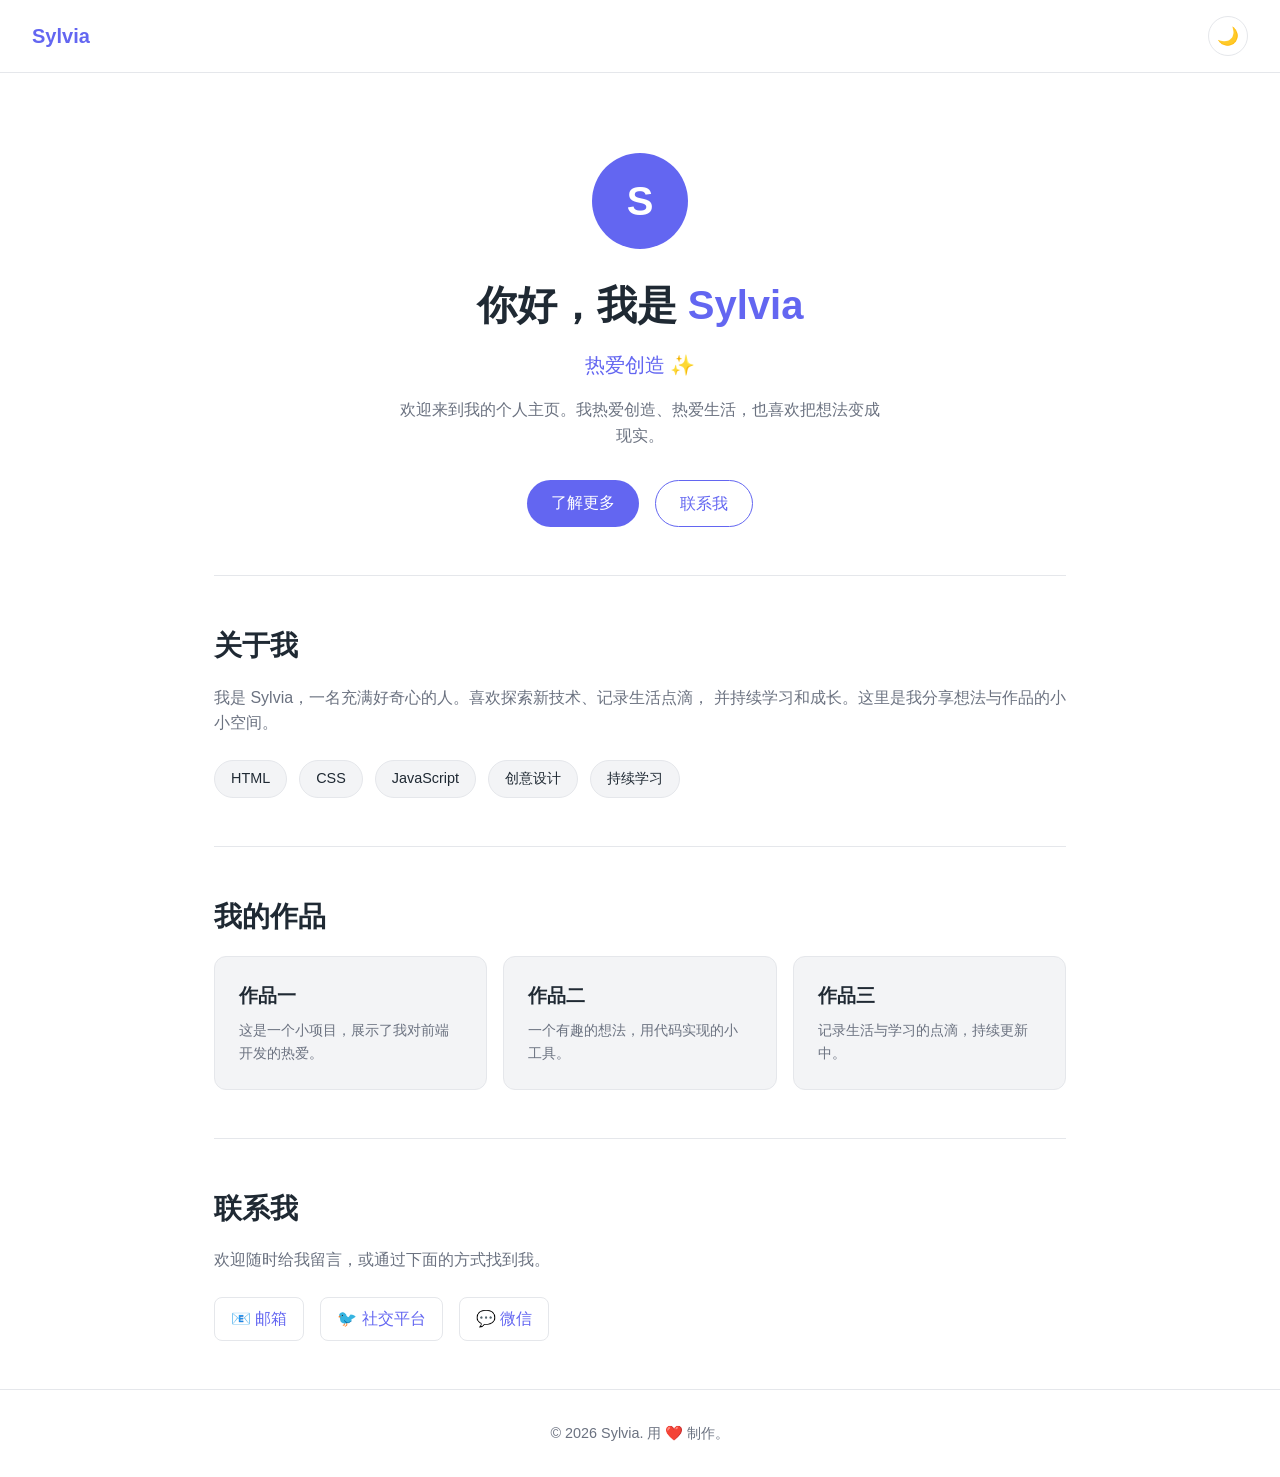
==== index.html @ a514ce2d "Add files via upload" ====
<!DOCTYPE html>
<html lang="zh-CN">
<head>
  <meta charset="UTF-8" />
  <meta name="viewport" content="width=device-width, initial-scale=1.0" />
  <title>Sylvia · 个人主页</title>
  <link rel="stylesheet" href="style.css" />
</head>
<body>
  <header class="site-header">
    <span class="logo">Sylvia</span>
    <button id="theme-toggle" class="theme-toggle" aria-label="切换主题">🌙</button>
  </header>

  <main>
    <section class="hero">
      <div class="avatar" aria-hidden="true">S</div>
      <h1>你好，我是 <span class="highlight">Sylvia</span></h1>
      <p id="typed" class="subtitle"></p>
      <p class="intro">
        欢迎来到我的个人主页。我热爱创造、热爱生活，也喜欢把想法变成现实。
      </p>
      <div class="actions">
        <a class="btn" href="#about">了解更多</a>
        <a class="btn btn-ghost" href="#contact">联系我</a>
      </div>
    </section>

    <section id="about" class="section">
      <h2>关于我</h2>
      <p>
        我是 Sylvia，一名充满好奇心的人。喜欢探索新技术、记录生活点滴，
        并持续学习和成长。这里是我分享想法与作品的小小空间。
      </p>
      <ul class="skills">
        <li>HTML</li>
        <li>CSS</li>
        <li>JavaScript</li>
        <li>创意设计</li>
        <li>持续学习</li>
      </ul>
    </section>

    <section id="works" class="section">
      <h2>我的作品</h2>
      <div class="cards">
        <article class="card">
          <h3>作品一</h3>
          <p>这是一个小项目，展示了我对前端开发的热爱。</p>
        </article>
        <article class="card">
          <h3>作品二</h3>
          <p>一个有趣的想法，用代码实现的小工具。</p>
        </article>
        <article class="card">
          <h3>作品三</h3>
          <p>记录生活与学习的点滴，持续更新中。</p>
        </article>
      </div>
    </section>

    <section id="contact" class="section">
      <h2>联系我</h2>
      <p>欢迎随时给我留言，或通过下面的方式找到我。</p>
      <div class="contact-list">
        <a href="mailto:sylvia@example.com">📧 邮箱</a>
        <a href="#" onclick="return false;">🐦 社交平台</a>
        <a href="#" onclick="return false;">💬 微信</a>
      </div>
    </section>
  </main>

  <footer class="site-footer">
    <p>© <span id="year"></span> Sylvia. 用 ❤️ 制作。</p>
  </footer>

  <script src="script.js"></script>
</body>
</html>
---- style.css ----
:root {
  --bg: #ffffff;
  --text: #1f2933;
  --muted: #6b7280;
  --accent: #6366f1;
  --card: #f3f4f6;
  --border: #e5e7eb;
}

[data-theme="dark"] {
  --bg: #0f172a;
  --text: #e2e8f0;
  --muted: #94a3b8;
  --accent: #818cf8;
  --card: #1e293b;
  --border: #334155;
}

* {
  margin: 0;
  padding: 0;
  box-sizing: border-box;
}

html {
  scroll-behavior: smooth;
}

body {
  font-family: -apple-system, BlinkMacSystemFont, "Segoe UI", "PingFang SC",
    "Hiragino Sans GB", "Microsoft YaHei", sans-serif;
  background: var(--bg);
  color: var(--text);
  line-height: 1.6;
  transition: background 0.3s, color 0.3s;
}

.site-header {
  display: flex;
  align-items: center;
  justify-content: space-between;
  padding: 1rem 2rem;
  border-bottom: 1px solid var(--border);
  position: sticky;
  top: 0;
  background: var(--bg);
}

.logo {
  font-weight: 700;
  font-size: 1.25rem;
  color: var(--accent);
}

.theme-toggle {
  background: none;
  border: 1px solid var(--border);
  border-radius: 50%;
  width: 2.5rem;
  height: 2.5rem;
  cursor: pointer;
  font-size: 1.1rem;
}

main {
  max-width: 900px;
  margin: 0 auto;
  padding: 0 1.5rem;
}

.hero {
  text-align: center;
  padding: 5rem 0 3rem;
}

.avatar {
  width: 6rem;
  height: 6rem;
  margin: 0 auto 1.5rem;
  border-radius: 50%;
  background: var(--accent);
  color: #fff;
  font-size: 2.5rem;
  font-weight: 700;
  display: flex;
  align-items: center;
  justify-content: center;
}

h1 {
  font-size: 2.5rem;
  margin-bottom: 0.75rem;
}

.highlight {
  color: var(--accent);
}

.subtitle {
  color: var(--accent);
  font-size: 1.25rem;
  min-height: 2rem;
}

.intro {
  color: var(--muted);
  max-width: 480px;
  margin: 1rem auto 2rem;
}

.actions {
  display: flex;
  gap: 1rem;
  justify-content: center;
  flex-wrap: wrap;
}

.btn {
  display: inline-block;
  padding: 0.6rem 1.5rem;
  border-radius: 999px;
  background: var(--accent);
  color: #fff;
  text-decoration: none;
  transition: opacity 0.2s;
}

.btn:hover {
  opacity: 0.85;
}

.btn-ghost {
  background: transparent;
  border: 1px solid var(--accent);
  color: var(--accent);
}

.section {
  padding: 3rem 0;
  border-top: 1px solid var(--border);
}

h2 {
  font-size: 1.75rem;
  margin-bottom: 1rem;
}

.section p {
  color: var(--muted);
  margin-bottom: 1.5rem;
}

.skills {
  list-style: none;
  display: flex;
  flex-wrap: wrap;
  gap: 0.75rem;
}

.skills li {
  background: var(--card);
  border: 1px solid var(--border);
  border-radius: 999px;
  padding: 0.4rem 1rem;
  font-size: 0.9rem;
}

.cards {
  display: grid;
  grid-template-columns: repeat(auto-fit, minmax(220px, 1fr));
  gap: 1rem;
}

.card {
  background: var(--card);
  border: 1px solid var(--border);
  border-radius: 12px;
  padding: 1.5rem;
}

.card h3 {
  margin-bottom: 0.5rem;
}

.card p {
  margin: 0;
  font-size: 0.9rem;
}

.contact-list {
  display: flex;
  gap: 1rem;
  flex-wrap: wrap;
}

.contact-list a {
  color: var(--accent);
  text-decoration: none;
  border: 1px solid var(--border);
  padding: 0.5rem 1rem;
  border-radius: 8px;
  transition: background 0.2s;
}

.contact-list a:hover {
  background: var(--card);
}

.site-footer {
  text-align: center;
  padding: 2rem 0;
  border-top: 1px solid var(--border);
  color: var(--muted);
  font-size: 0.9rem;
}
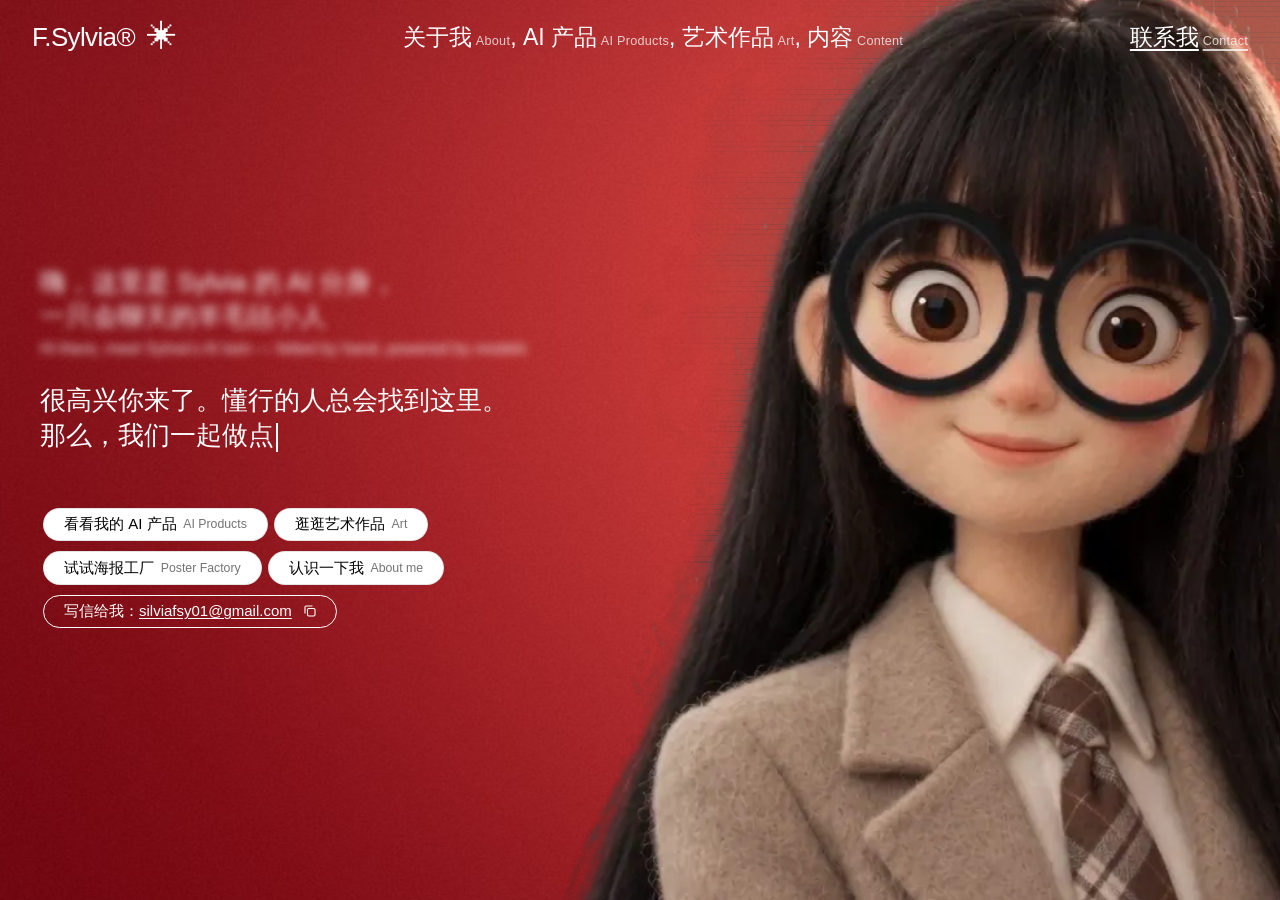
==== commit d9babf81: "Deploy new fsylvia portfolio experience" ====
--- a/index.html
+++ b/index.html
@@ -1,79 +1,570 @@
-<!DOCTYPE html>
+<!doctype html>
 <html lang="zh-CN">
 <head>
-  <meta charset="UTF-8" />
-  <meta name="viewport" content="width=device-width, initial-scale=1.0" />
-  <title>Sylvia · 个人主页</title>
-  <link rel="stylesheet" href="style.css" />
+<meta charset="utf-8" />
+<meta name="viewport" content="width=device-width, initial-scale=1" />
+<title>Sylvia — AI 产品经理 · 艺术家</title>
+<meta name="description" content="Sylvia：艺术家出身的 AI 产品经理。AI Product Manager with an artist's eye." />
+<link rel="stylesheet" href="https://db.onlinewebfonts.com/c/5ac3fe7c6abd2f62067f266d89671492?family=HelveticaNowDisplay-Medium" />
+<link rel="stylesheet" href="https://db.onlinewebfonts.com/c/1aa3377e489837a26d019bba501e779d?family=HelveticaNowDisplayW01-Rg" />
+<style>
+  :root {
+    --font-heading: 'HelveticaNowDisplay-Medium', 'Helvetica Neue', Arial, 'PingFang SC', 'Hiragino Sans GB', 'Microsoft YaHei', sans-serif;
+    --font-body: 'HelveticaNowDisplayW01-Rg', 'Helvetica Neue', Arial, 'PingFang SC', 'Hiragino Sans GB', 'Microsoft YaHei', sans-serif;
+  }
+  * { box-sizing: border-box; margin: 0; padding: 0; }
+  html, body { height: 100%; }
+  body {
+    font-family: var(--font-body);
+    background: #8c0712; /* 与图片背景的红色一致，加载时不会闪白 */
+    color: #fff;
+    overflow: hidden;
+    -webkit-font-smoothing: antialiased;
+  }
+  a { color: inherit; text-decoration: none; }
+  button { font: inherit; cursor: pointer; }
+
+  /* ---------- 背景：视频（有就用）/ 图片（占位） ---------- */
+  .bg {
+    position: fixed; inset: 0; z-index: 0;
+    width: 100%; height: 100%;
+    object-fit: cover; object-position: 70% center;
+  }
+  #bgImg {
+    transform: scale(1.04);
+    transition: transform 0.6s cubic-bezier(.2,.7,.2,1);
+    will-change: transform;
+  }
+  /* 手机端：人物靠右显示，底部加一层渐暗，让文字更清楚 */
+  @media (max-width: 767px) {
+    .bg { object-position: 80% 20%; }
+    .shade {
+      position: fixed; inset: 0; z-index: 0; pointer-events: none;
+      background: linear-gradient(to top, rgba(70,0,6,.85) 0%, rgba(70,0,6,.55) 35%, rgba(70,0,6,0) 60%);
+    }
+  }
+  #bgCanvas {
+    display: none;
+    transform-origin: 70% 40%;
+    will-change: transform;
+  }
+  body.has-frames #bgCanvas { display: block; }
+  body.has-frames #bgImg { display: none; }
+
+  /* ---------- 导航 ---------- */
+  .nav {
+    position: fixed; top: 0; left: 0; right: 0; z-index: 10;
+    display: flex; justify-content: space-between; align-items: center;
+    padding: 16px 20px;
+  }
+  .logo { display: flex; align-items: center; gap: 12px; }
+  .logo-text { font-family: var(--font-heading); font-size: 21px; letter-spacing: -0.025em; }
+  .logo-star { font-size: 25px; letter-spacing: -0.02em; user-select: none; }
+  .links, .cta { display: none; }
+  .links { font-size: 20px; align-items: baseline; }
+  .links a, .cta { transition: opacity .2s; }
+  .links a:hover, .cta:hover { opacity: .6; }
+  .links small, .cta small, .m-links small { font-size: .55em; opacity: .75; margin-left: .3em; letter-spacing: .02em; }
+  .cta { font-size: 20px; text-decoration: underline; text-underline-offset: 4px; }
+
+  .burger {
+    display: flex; flex-direction: column; gap: 5px;
+    background: none; border: 0; padding: 6px; position: relative; z-index: 11;
+  }
+  .burger span { display: block; width: 24px; height: 2px; background: #fff; transition: all .3s; }
+  body.menu-open .burger span:nth-child(1) { transform: translateY(7px) rotate(45deg); }
+  body.menu-open .burger span:nth-child(2) { opacity: 0; }
+  body.menu-open .burger span:nth-child(3) { transform: translateY(-7px) rotate(-45deg); }
+
+  .overlay {
+    position: fixed; inset: 0; z-index: 9;
+    background: rgba(0,0,0,.9); backdrop-filter: blur(12px); -webkit-backdrop-filter: blur(12px);
+    display: flex; flex-direction: column; justify-content: center; gap: 32px; padding: 0 32px;
+    opacity: 0; pointer-events: none; transition: opacity .3s;
+  }
+  body.menu-open .overlay { opacity: 1; pointer-events: auto; }
+  .m-links a { font-size: 32px; font-weight: 500; }
+  .m-links .u { text-decoration: underline; text-underline-offset: 5px; }
+
+  @media (min-width: 640px) {
+    .nav { padding: 20px 32px; }
+    .logo-text { font-size: 26px; }
+    .logo-star { font-size: 30px; }
+  }
+  @media (min-width: 768px) {
+    .links { display: flex; }
+    .cta { display: inline; }
+    .burger, .overlay { display: none; }
+  }
+  @media (min-width: 1100px) {
+    .links, .cta { font-size: 23px; }
+  }
+
+  /* ---------- 首屏文字 ---------- */
+  .hero {
+    position: relative; z-index: 1;
+    height: 100vh; height: 100svh;
+    display: flex; flex-direction: column; justify-content: flex-end;
+    padding: 0 20px 48px; overflow: hidden;
+  }
+  @media (min-width: 640px) { .hero { padding-left: 32px; padding-right: 32px; } }
+  @media (min-width: 768px) { .hero { justify-content: center; padding: 0 40px; } }
+
+  .content { max-width: 36rem; position: relative; z-index: 10; }
+
+  .intro {
+    pointer-events: none; user-select: none;
+    margin-bottom: 20px;
+    font-size: clamp(18px, 4vw, 26px); line-height: 1.3;
+    filter: blur(4px);
+  }
+  .intro .en { display: block; font-size: .62em; margin-top: .3em; opacity: .9; }
+
+  .type { margin-bottom: 20px; min-height: 54px; }
+  .type .zh { white-space: pre-line; font-size: clamp(18px, 4vw, 26px); line-height: 1.35; }
+  .type .en { display: block; margin-top: .45em; font-size: clamp(13px, 2.2vw, 16px); line-height: 1.45; opacity: .85; min-height: 1.45em; }
+  .cursor {
+    display: inline-block; width: 2px; height: 1.1em; background: #fff;
+    vertical-align: middle; margin-left: 2px;
+    animation: blink 1s step-end infinite;
+  }
+  @keyframes blink { 0%,100% { opacity: 1; } 50% { opacity: 0; } }
+
+  @media (min-width: 640px) { .intro, .type { margin-bottom: 24px; } }
+
+  .pills {
+    display: flex; flex-wrap: wrap; row-gap: 4px;
+    opacity: 0; transform: translateY(8px);
+    transition: opacity .4s ease, transform .4s ease;
+  }
+  .pills.show { opacity: 1; transform: none; }
+  .pill {
+    display: inline-flex; align-items: center; justify-content: center; gap: .45em;
+    border-radius: 999px; font-size: 13px; line-height: 1.5;
+    padding: .3em 16px; margin: 0 .2em .4em; white-space: nowrap;
+    transition: background-color .2s, color .2s, border-color .2s;
+  }
+  .pill small { font-size: .82em; opacity: .55; }
+  .pill-solid { background: #fff; color: #000; border: 1px solid rgba(0,0,0,.1); }
+  .pill-solid:hover { background: #000; color: #fff; }
+  .pill-line { background: transparent; color: #fff; border: 1px solid #fff; gap: 8px; }
+  .pill-line:hover { background: #fff; color: #000; }
+  .pill-line u { text-underline-offset: 2px; }
+  .pill-line svg { width: 12px; height: 12px; flex: none; }
+  @media (min-width: 640px) {
+    .pill { font-size: 15px; padding-left: 20px; padding-right: 20px; }
+    .pill-line { gap: 12px; }
+  }
+
+
+  /* ---------- 毛毡小蛋糕鼠标（只在有鼠标的设备上） ---------- */
+  .cake-cursor {
+    position: fixed; left: 0; top: 0; z-index: 1000;
+    width: 112px; height: 112px;
+    background: url(cake.png) no-repeat center / contain;
+    pointer-events: none; display: none;
+    transform-origin: 11px 11px;
+    will-change: transform;
+  }
+  /* 小蛋糕的荧光拖尾（画在一张透明画布上，位于蛋糕下面） */
+  .cake-trail {
+    position: fixed; inset: 0; z-index: 999;
+    width: 100%; height: 100%;
+    pointer-events: none; display: none;
+  }
+  @media (hover: hover) and (pointer: fine) {
+    html, body, a, button { cursor: none; }
+    .cake-cursor.on { display: block; }
+    .cake-trail { display: block; }
+  }
+
+  @media (prefers-reduced-motion: reduce) {
+    #bgImg { transition: none; }
+    .cursor { animation: none; }
+    .cake-trail { display: none !important; }
+  }
+</style>
 </head>
 <body>
-  <header class="site-header">
-    <span class="logo">Sylvia</span>
-    <button id="theme-toggle" class="theme-toggle" aria-label="切换主题">🌙</button>
-  </header>
-
-  <main>
-    <section class="hero">
-      <div class="avatar" aria-hidden="true">S</div>
-      <h1>你好，我是 <span class="highlight">Sylvia</span></h1>
-      <p id="typed" class="subtitle"></p>
+
+  <!-- 背景：有 hero.mp4 就用视频（鼠标拖动播放进度），没有就自动显示 hero.jpg 占位 -->
+  <img id="bgImg" class="bg" src="hero.jpg" alt="Sylvia 的羊毛毡玩偶形象" />
+  <canvas id="bgCanvas" class="bg" aria-hidden="true"></canvas>
+  <div class="shade"></div>
+  <div class="cake-cursor" id="cake" aria-hidden="true"></div>
+  <canvas class="cake-trail" id="trail" aria-hidden="true"></canvas>
+
+  <!-- 导航 -->
+  <nav class="nav">
+    <a class="logo" href="/">
+      <span class="logo-text">F.Sylvia®</span>
+      <span class="logo-star" aria-hidden="true">✳︎</span>
+    </a>
+    <div class="links">
+      <a href="#about">关于我<small>About</small></a><span>,&nbsp;</span>
+      <a href="#products">AI 产品<small>AI Products</small></a><span>,&nbsp;</span>
+      <a href="#art">艺术作品<small>Art</small></a><span>,&nbsp;</span>
+      <a href="#content">内容<small>Content</small></a>
+    </div>
+    <a class="cta" href="#contact">联系我<small>Contact</small></a>
+    <button class="burger" id="burger" aria-label="打开菜单 Menu"><span></span><span></span><span></span></button>
+  </nav>
+
+  <!-- 手机端菜单 -->
+  <div class="overlay m-links" id="overlay">
+    <a href="#about">关于我<small>About</small></a>
+    <a href="#products">AI 产品<small>AI Products</small></a>
+    <a href="#art">艺术作品<small>Art</small></a>
+    <a href="#content">内容<small>Content</small></a>
+    <a href="#contact" class="u">联系我<small>Contact</small></a>
+  </div>
+
+  <!-- 首屏 -->
+  <main class="hero">
+    <div class="content">
       <p class="intro">
-        欢迎来到我的个人主页。我热爱创造、热爱生活，也喜欢把想法变成现实。
+        嗨，这里是 Sylvia 的 AI 分身，<br>
+        一只会聊天的羊毛毡小人
+        <span class="en">Hi there, meet Sylvia's AI twin — felted by hand, powered by models</span>
       </p>
-      <div class="actions">
-        <a class="btn" href="#about">了解更多</a>
-        <a class="btn btn-ghost" href="#contact">联系我</a>
+
+      <p class="type">
+        <span class="zh"><span id="typeZh"></span><span class="cursor" id="cursorZh"></span></span>
+        <span class="en"><span id="typeEn"></span><span class="cursor" id="cursorEn" style="display:none"></span></span>
+      </p>
+
+      <div class="pills" id="pills">
+        <a class="pill pill-solid" href="#products">看看我的 AI 产品 <small>AI Products</small></a>
+        <a class="pill pill-solid" href="#art">逛逛艺术作品 <small>Art</small></a>
+        <a class="pill pill-solid" href="#content">试试海报工厂 <small>Poster Factory</small></a>
+        <a class="pill pill-solid" href="#about">认识一下我 <small>About me</small></a>
+        <button class="pill pill-line" id="copyBtn" type="button">
+          <span id="copyLabel">写信给我：<u>silviafsy01@gmail.com</u></span>
+          <svg viewBox="0 0 12 12" fill="none" stroke="currentColor" stroke-width="1.1" aria-hidden="true">
+            <rect x="3.5" y="3.5" width="7.5" height="7.5" rx="1.2"/>
+            <path d="M8.5 1H2.2C1.5 1 1 1.5 1 2.2v6.3"/>
+          </svg>
+        </button>
       </div>
-    </section>
-
-    <section id="about" class="section">
-      <h2>关于我</h2>
-      <p>
-        我是 Sylvia，一名充满好奇心的人。喜欢探索新技术、记录生活点滴，
-        并持续学习和成长。这里是我分享想法与作品的小小空间。
-      </p>
-      <ul class="skills">
-        <li>HTML</li>
-        <li>CSS</li>
-        <li>JavaScript</li>
-        <li>创意设计</li>
-        <li>持续学习</li>
-      </ul>
-    </section>
-
-    <section id="works" class="section">
-      <h2>我的作品</h2>
-      <div class="cards">
-        <article class="card">
-          <h3>作品一</h3>
-          <p>这是一个小项目，展示了我对前端开发的热爱。</p>
-        </article>
-        <article class="card">
-          <h3>作品二</h3>
-          <p>一个有趣的想法，用代码实现的小工具。</p>
-        </article>
-        <article class="card">
-          <h3>作品三</h3>
-          <p>记录生活与学习的点滴，持续更新中。</p>
-        </article>
-      </div>
-    </section>
-
-    <section id="contact" class="section">
-      <h2>联系我</h2>
-      <p>欢迎随时给我留言，或通过下面的方式找到我。</p>
-      <div class="contact-list">
-        <a href="mailto:sylvia@example.com">📧 邮箱</a>
-        <a href="#" onclick="return false;">🐦 社交平台</a>
-        <a href="#" onclick="return false;">💬 微信</a>
-      </div>
-    </section>
+    </div>
   </main>
 
-  <footer class="site-footer">
-    <p>© <span id="year"></span> Sylvia. 用 ❤️ 制作。</p>
-  </footer>
-
-  <script src="script.js"></script>
+<script>
+(function () {
+  /* ---------- 1. 文案（想改字，只改这里） ---------- */
+  var TEXT_ZH = '很高兴你来了。懂行的人总会找到这里。\n那么，我们一起做点什么？';
+  var TEXT_EN = "Glad you stopped in. Good taste tends to find its way here. So, what are we building?";
+  var EMAIL   = 'silviafsy01@gmail.com';
+
+  /* ---------- 2. 打字机：先中文，再英文 ---------- */
+  function typewriter(el, text, speed, delay, onDone) {
+    var i = 0;
+    setTimeout(function () {
+      var t = setInterval(function () {
+        i++;
+        el.textContent = text.slice(0, i);
+        if (i >= text.length) { clearInterval(t); onDone && onDone(); }
+      }, speed);
+    }, delay);
+  }
+  var cZh = document.getElementById('cursorZh');
+  var cEn = document.getElementById('cursorEn');
+  typewriter(document.getElementById('typeZh'), TEXT_ZH, 70, 600, function () {
+    cZh.style.display = 'none';
+    cEn.style.display = 'inline-block';
+    typewriter(document.getElementById('typeEn'), TEXT_EN, 28, 200, function () {
+      cEn.style.display = 'none';
+    });
+  });
+
+  /* ---------- 3. 按钮 400ms 后出现（不等打字结束） ---------- */
+  setTimeout(function () { document.getElementById('pills').classList.add('show'); }, 400);
+
+  /* ---------- 4. 复制邮箱 ---------- */
+  var copyBtn = document.getElementById('copyBtn');
+  var copyLabel = document.getElementById('copyLabel');
+  var original = copyLabel.innerHTML;
+  copyBtn.addEventListener('click', function () {
+    var done = function () {
+      copyLabel.textContent = '已复制 Copied ✓';
+      setTimeout(function () { copyLabel.innerHTML = original; }, 1600);
+    };
+    if (navigator.clipboard && navigator.clipboard.writeText) {
+      navigator.clipboard.writeText(EMAIL).then(done, function () { location.href = 'mailto:' + EMAIL; });
+    } else {
+      location.href = 'mailto:' + EMAIL;
+    }
+  });
+
+  /* ---------- 5. 手机菜单 ---------- */
+  document.getElementById('burger').addEventListener('click', function () {
+    document.body.classList.toggle('menu-open');
+  });
+  document.querySelectorAll('#overlay a').forEach(function (a) {
+    a.addEventListener('click', function () { document.body.classList.remove('menu-open'); });
+  });
+
+  /* ---------- 6. 背景：会跟着鼠标看的玩偶 ----------
+     用到的素材：
+       frames/   60 张抠好背景的玩偶图（眼珠从左边慢慢移到右边）
+       bg.jpg    干净的红色背景
+     效果：
+       · 鼠标在哪，她的眼珠就看向哪：在她左边看左、在她脸前正视你、在她右边看右
+       · 鼠标上下 → 头部微微抬起 / 低下
+       · 人物和背景反向错开，产生立体感
+       · 鼠标不动时也在轻轻呼吸 */
+  var FRAME_COUNT = 60;          // frames 文件夹里图片的数量
+  var FW = 1112, FH = 760;       // 每张图片的尺寸
+  var NECK_Y = 395;              // 脖子在图片里的高度（这条线以上算"头"）
+  var NECK_FEATHER = 70;         // 头和身体之间的过渡带
+  var NOD = 5;                   // 点头幅度（像素）：调小了，让眼睛当主角
+  var BG_SHIFT = 26, FIG_SHIFT = 12;  // 背景 / 人物的错位幅度
+
+  var canvas = document.getElementById('bgCanvas');
+  var ctx = canvas.getContext('2d');
+  var img = document.getElementById('bgImg');
+  var frames = new Array(FRAME_COUNT);
+  var bgPlate = new Image();
+  var ready = false, bgReady = false, midReady = false;
+
+  // 状态：gaze = 现在显示第几张；mx/my = 鼠标位置（-0.5 ~ 0.5）
+  var mid = 26;   // 先加载正视你的那张
+  var CENTER = 26;              // 正视你的那一张（第 27 张）
+  var gazeTarget = CENTER, gaze = CENTER, gazeV = 0;
+  var FACE_X = 878;            // 她的脸在图片里的横向位置
+  var faceScreenX = window.innerWidth * 0.7;
+  var mxT = 0, myT = 0, mx = 0, my = 0, mxV = 0, myV = 0;
+
+  function checkReady() {
+    if (!ready && bgReady && midReady) {
+      ready = true;
+      document.body.classList.add('has-frames');
+      resize();
+    }
+  }
+  bgPlate.onload = function () { bgReady = true; checkReady(); };
+  bgPlate.src = 'bg.jpg';
+
+  function pad(n) { return ('00' + n).slice(-3); }
+  function load(i) {
+    var im = new Image();
+    im.decoding = 'async';
+    im.onload = function () {
+      frames[i] = im;
+      if (i === mid) { midReady = true; checkReady(); }
+    };
+    im.src = 'frames/f' + pad(i + 1) + '.webp';
+  }
+  load(mid);   // 先加载中间那张，再往两边加载
+  for (var k = 1; k <= mid + 1; k++) {
+    if (mid - k >= 0) load(mid - k);
+    if (mid + k < FRAME_COUNT) load(mid + k);
+  }
+  function nearestLoaded(i) {
+    for (var d = 0; d < FRAME_COUNT; d++) {
+      if (frames[i - d]) return frames[i - d];
+      if (frames[i + d]) return frames[i + d];
+    }
+    return null;
+  }
+
+  var dpr = 1;
+  function resize() {
+    dpr = Math.min(window.devicePixelRatio || 1, 2);
+    canvas.width = Math.round(window.innerWidth * dpr);
+    canvas.height = Math.round(window.innerHeight * dpr);
+  }
+  window.addEventListener('resize', resize);
+
+  // 画人物：脖子以上整体上下挪动，过渡带里平滑拉伸，所以不会有断层
+  function drawFigure(f, x, y, s, nod) {
+    var STEP = 4;
+    var top = NECK_Y + NECK_FEATHER;
+    function disp(sy) {
+      if (sy <= NECK_Y) return nod;
+      if (sy >= top) return 0;
+      var t = (sy - NECK_Y) / NECK_FEATHER;
+      return nod * (1 - t * t * (3 - 2 * t));   // 平滑过渡
+    }
+    for (var sy = 0; sy < top; sy += STEP) {
+      var sy2 = Math.min(sy + STEP, top);
+      var dy1 = sy + disp(sy), dy2 = sy2 + disp(sy2);
+      ctx.drawImage(f, 0, sy, FW, sy2 - sy, x, y + dy1 * s, FW * s, (dy2 - dy1) * s + 0.6);
+    }
+    ctx.drawImage(f, 0, top, FW, FH - top, x, y + top * s, FW * s, (FH - top) * s);
+  }
+
+  function render(time) {
+    var f = nearestLoaded(Math.round(gaze));
+    if (!f) return;
+    var cw = canvas.width, ch = canvas.height;
+    var s = Math.max(cw / FW, ch / FH) * 1.1;
+    var mobile = window.innerWidth < 768;
+    var px = mobile ? 0.8 : 0.7, py = mobile ? 0.2 : 0.5;
+    var ox = (cw - FW * s) * px, oy = (ch - FH * s) * py;
+
+    // 背景（往鼠标反方向挪）
+    var bw = bgPlate.naturalWidth * s, bh = bgPlate.naturalHeight * s;
+    var bx = ox + (FW * s - bw) / 2 - mx * BG_SHIFT * dpr;
+    var by = oy + (FH * s - bh) / 2 - my * BG_SHIFT * 0.6 * dpr;
+    ctx.fillStyle = '#8c0712';
+    ctx.fillRect(0, 0, cw, ch);
+    ctx.drawImage(bgPlate, bx, by, bw, bh);
+
+    // 呼吸：很轻的起伏
+    var breath = Math.sin(time / 1000 * 1.25);
+    var bs = 1 + breath * 0.0045;
+    var fs = s * bs;
+    var fx = ox + (FW * s - FW * fs) * 0.5 + mx * FIG_SHIFT * dpr;
+    var fy = oy + (FH * s - FH * fs) + my * FIG_SHIFT * 0.6 * dpr;   // 以脚下为支点
+
+    faceScreenX = (fx + FACE_X * fs) / dpr;
+    drawFigure(f, fx, fy, fs, my * NOD * 2);
+  }
+
+  function loop(time) {
+    // 转头：弹簧跟随（追上后会有一点点回弹）
+    gazeV += (gazeTarget - gaze) * 0.07;
+    gazeV *= 0.78;
+    gaze = Math.max(0, Math.min(FRAME_COUNT - 1, gaze + gazeV));
+    // 位置：同样的弹簧，更柔一些
+    mxV += (mxT - mx) * 0.05; mxV *= 0.82; mx += mxV;
+    myV += (myT - my) * 0.05; myV *= 0.82; my += myV;
+    if (ready) render(time || 0);
+    requestAnimationFrame(loop);
+  }
+  requestAnimationFrame(loop);
+
+  function aim(x, y) {
+    var nx = Math.max(0, Math.min(1, x / window.innerWidth));
+    // 以她的脸为中心：鼠标在脸的左边 → 往左看，右边 → 往右看，越远看得越偏
+    var W = window.innerWidth;
+    if (x < faceScreenX) {
+      var l = Math.max(0, Math.min(1, (faceScreenX - x) / Math.max(1, faceScreenX - 30)));
+      gazeTarget = CENTER * (1 - l);
+    } else {
+      var r = Math.max(0, Math.min(1, (x - faceScreenX) / Math.max(1, (W - 20) - faceScreenX)));
+      gazeTarget = CENTER + (FRAME_COUNT - 1 - CENTER) * r;
+    }
+    mxT = nx - 0.5;
+    if (y !== null) myT = Math.max(0, Math.min(1, y / window.innerHeight)) - 0.5;
+  }
+
+  window.addEventListener('mousemove', function (e) {
+    aim(e.clientX, e.clientY);
+    if (!ready) {   // 素材还没加载好时，先用静态图轻微跟随
+      var x = (e.clientX / window.innerWidth - 0.5);
+      var y = (e.clientY / window.innerHeight - 0.5);
+      img.style.transform = 'scale(1.06) translate(' + (-x * 18) + 'px,' + (-y * 10) + 'px)';
+    }
+  });
+  // 手机：手指在屏幕上滑动，玩偶跟着看过去
+  window.addEventListener('touchmove', function (e) { aim(e.touches[0].clientX, e.touches[0].clientY); }, { passive: true });
+  window.addEventListener('touchstart', function (e) { aim(e.touches[0].clientX, e.touches[0].clientY); }, { passive: true });
+
+  /* ---------- 7. 毛毡小蛋糕鼠标 ----------
+     蛋糕的尖角就是鼠标的"箭头尖"。移动时会跟着速度轻轻摇摆，
+     指到按钮上会放大一点，点击时会被"捏"一下。 */
+  var cake = document.getElementById('cake');
+  var HOT = 11;                      // 尖角离图片左上角的距离（像素）
+  var cx = -100, cy = -100, lastX = null, swing = 0, swingV = 0;
+  var hover = false, press = false, sc = 1;
+  window.addEventListener('mousemove', function (e) {
+    cake.classList.add('on');
+    addTrail(e.clientX, e.clientY);
+    if (lastX !== null) swingV += (e.clientX - lastX) * 0.6;
+    lastX = e.clientX; cx = e.clientX; cy = e.clientY;
+    var t = e.target;
+    hover = !!(t && t.closest && t.closest('a, button'));
+  });
+  document.addEventListener('mouseleave', function () { cake.classList.remove('on'); lastX = null; trailLast = null; });
+  window.addEventListener('mousedown', function (e) { press = true; burst(e.clientX, e.clientY); });
+  window.addEventListener('mouseup', function () { press = false; });
+
+  /* ---------- 8. 小蛋糕的荧光拖尾 ----------
+     鼠标移动时，从蛋糕身后撒出一串发光的小光团，像彗星尾巴一样慢慢变淡、变小。
+     颜色从奶油粉渐变到蜂蜜金，和蛋糕本身的颜色呼应。点击时会"噗"地撒出一小圈星星。 */
+  var trail = document.getElementById('trail');
+  var tctx = trail.getContext('2d');
+  var parts = [], trailLast = null, tdpr = 1;
+  var TRAIL_OFFSET_X = 40, TRAIL_OFFSET_Y = 38;   // 拖尾从蛋糕中间冒出来，而不是从尖角
+  var TRAIL_LIFE = 34;                             // 每颗光团活多少帧（越大拖尾越长）
+  function sizeTrail() {
+    tdpr = Math.min(window.devicePixelRatio || 1, 2);
+    trail.width = Math.round(window.innerWidth * tdpr);
+    trail.height = Math.round(window.innerHeight * tdpr);
+  }
+  sizeTrail(); window.addEventListener('resize', sizeTrail);
+  function addTrail(x, y) {
+    var px = x + TRAIL_OFFSET_X, py = y + TRAIL_OFFSET_Y;
+    if (trailLast) {
+      var dx = px - trailLast.x, dy = py - trailLast.y, dist = Math.sqrt(dx * dx + dy * dy);
+      var steps = Math.min(12, Math.floor(dist / 6));          // 移动得快也不会断开
+      for (var k = 1; k <= steps; k++) {
+        var t = k / (steps + 1);
+        parts.push({ x: trailLast.x + dx * t, y: trailLast.y + dy * t, r: 9 + Math.random() * 4, life: TRAIL_LIFE, max: TRAIL_LIFE, hue: (performance.now() / 18) % 360, vx: 0, vy: 0, star: false });
+      }
+    }
+    parts.push({ x: px, y: py, r: 10 + Math.random() * 4, life: TRAIL_LIFE, max: TRAIL_LIFE, hue: (performance.now() / 18) % 360, vx: 0, vy: 0, star: false });
+    if (Math.random() < 0.35) {   // 偶尔飘出一颗小星星
+      parts.push({ x: px + (Math.random() - .5) * 18, y: py + (Math.random() - .5) * 18, r: 2 + Math.random() * 2, life: 50, max: 50, vx: (Math.random() - .5) * .6, vy: .3 + Math.random() * .5, star: true });
+    }
+    trailLast = { x: px, y: py };
+    if (parts.length > 500) parts.splice(0, parts.length - 500);
+  }
+  function burst(x, y) {
+    for (var k = 0; k < 14; k++) {
+      var a = Math.PI * 2 * k / 14, sp = 1.6 + Math.random() * 1.6;
+      parts.push({ x: x + TRAIL_OFFSET_X * .5, y: y + TRAIL_OFFSET_Y * .5, r: 2.5 + Math.random() * 2, life: 40, max: 40, vx: Math.cos(a) * sp, vy: Math.sin(a) * sp, star: true });
+    }
+  }
+  // 粉 → 金 两种颜色之间过渡
+  function trailColor(t, alpha) {
+    var r = 255, g = Math.round(150 + 70 * t), b = Math.round(200 - 110 * t);
+    return 'rgba(' + r + ',' + g + ',' + b + ',' + alpha + ')';
+  }
+  (function trailLoop() {
+    tctx.setTransform(tdpr, 0, 0, tdpr, 0, 0);
+    tctx.clearRect(0, 0, trail.width, trail.height);
+    tctx.globalCompositeOperation = 'lighter';
+    for (var i = parts.length - 1; i >= 0; i--) {
+      var q = parts[i];
+      q.life--; if (q.life <= 0) { parts.splice(i, 1); continue; }
+      q.x += q.vx; q.y += q.vy; q.vx *= .96; q.vy *= .96;
+      var f = q.life / q.max;                 // 1 → 0
+      if (q.star) {
+        var rs = q.r * (0.6 + 0.4 * f);
+        tctx.fillStyle = 'rgba(255,248,220,' + (0.9 * f) + ')';
+        tctx.shadowColor = 'rgba(255,230,150,' + f + ')'; tctx.shadowBlur = 8;
+        tctx.beginPath();                      // 小小的四角星
+        tctx.moveTo(q.x, q.y - rs * 2); tctx.quadraticCurveTo(q.x, q.y, q.x + rs * 2, q.y);
+        tctx.quadraticCurveTo(q.x, q.y, q.x, q.y + rs * 2); tctx.quadraticCurveTo(q.x, q.y, q.x - rs * 2, q.y);
+        tctx.quadraticCurveTo(q.x, q.y, q.x, q.y - rs * 2); tctx.fill();
+      } else {
+        var r = q.r * (0.35 + 0.65 * f);
+        var g = tctx.createRadialGradient(q.x, q.y, 0, q.x, q.y, r * 2.2);
+        g.addColorStop(0, trailColor(1 - f, 0.75 * f));
+        g.addColorStop(0.35, trailColor(1 - f, 0.36 * f));
+        g.addColorStop(1, trailColor(1 - f, 0));
+        tctx.shadowBlur = 0;
+        tctx.fillStyle = g;
+        tctx.beginPath(); tctx.arc(q.x, q.y, r * 2.2, 0, Math.PI * 2); tctx.fill();
+      }
+    }
+    tctx.shadowBlur = 0;
+    requestAnimationFrame(trailLoop);
+  })();
+
+  (function cakeLoop() {
+    swingV += -swing * 0.12; swingV *= 0.78; swing += swingV;
+    swing = Math.max(-25, Math.min(25, swing));
+    var target = press ? 0.86 : (hover ? 1.22 : 1);
+    sc += (target - sc) * 0.25;
+    var rot = swing + (hover ? -10 : 0);
+    cake.style.transform = 'translate(' + (cx - HOT) + 'px,' + (cy - HOT) + 'px) rotate(' + rot.toFixed(2) + 'deg) scale(' + sc.toFixed(3) + ')';
+    requestAnimationFrame(cakeLoop);
+  })();
+})();
+</script>
 </body>
 </html>
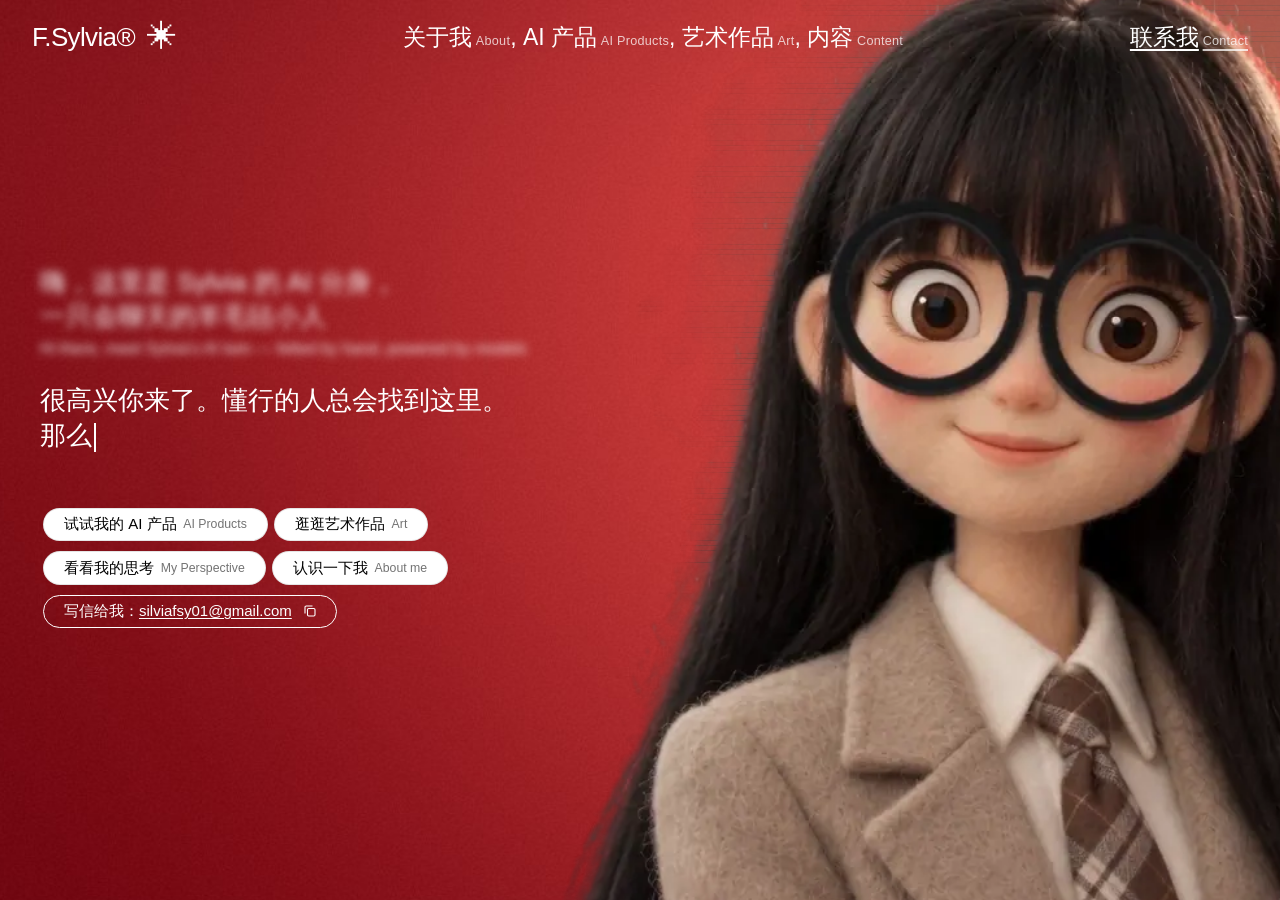
==== commit 868e238a: "Add AI Products panel with Poster Factory" ====
--- a/index.html
+++ b/index.html
@@ -176,6 +176,95 @@
     html, body, a, button { cursor: none; }
     .cake-cursor.on { display: block; }
     .cake-trail { display: block; }
+  }
+
+  /* ---------- AI 产品面板（点导航「AI 产品」或首屏按钮打开） ---------- */
+  .products {
+    position: fixed; inset: 0; z-index: 8;            /* 在导航(10)下面，导航一直可见 */
+    background: rgba(60, 0, 5, .82);
+    backdrop-filter: blur(16px); -webkit-backdrop-filter: blur(16px);
+    overflow-y: auto; -webkit-overflow-scrolling: touch; overscroll-behavior: contain;
+    opacity: 0; visibility: hidden;
+    transition: opacity .35s ease, visibility 0s linear .35s;
+  }
+  body.products-open .products { opacity: 1; visibility: visible; transition: opacity .35s ease; }
+  .products-inner {
+    max-width: 1120px; margin: 0 auto; padding: 92px 20px 64px;
+    transform: translateY(18px); transition: transform .5s cubic-bezier(.2,.7,.2,1);
+  }
+  body.products-open .products-inner { transform: none; }
+  @media (min-width: 640px) { .products-inner { padding: 112px 32px 80px; } }
+
+  .products-head {
+    display: flex; align-items: flex-end; justify-content: space-between; gap: 16px;
+    padding-bottom: 18px; margin-bottom: 36px; border-bottom: 1px solid rgba(255,255,255,.35);
+  }
+  .products-head h2 {
+    font-family: var(--font-heading); font-weight: 400;
+    font-size: clamp(34px, 6.5vw, 64px); line-height: 1; letter-spacing: -0.025em;
+  }
+  .products-head h2 small { display: block; font-size: .3em; letter-spacing: .02em; opacity: .7; margin-top: .7em; }
+  .products-head .pill { margin: 0; }
+
+  .p-card { display: grid; grid-template-columns: 1fr; gap: 28px; align-items: center; }
+  @media (min-width: 860px) { .p-card { grid-template-columns: 1.15fr 1fr; gap: 56px; } }
+
+  .products { overflow-x: hidden; }
+  .p-covers { position: relative; display: block; aspect-ratio: 4 / 3; }
+  @media (max-width: 640px) { .p-covers { margin: 0 7%; } }
+  .p-covers img {
+    position: absolute; top: 9%; width: 44%; aspect-ratio: 3 / 4; object-fit: cover;
+    box-shadow: 0 2px 4px rgba(0,0,0,.18), 0 24px 48px -16px rgba(0,0,0,.55);
+    transition: transform .55s cubic-bezier(.2,.7,.2,1);
+  }
+  .p-covers img:nth-child(1) { left: 3%;  transform: rotate(-7deg); }
+  .p-covers img:nth-child(2) { left: 28%; top: 2%; z-index: 2; }
+  .p-covers img:nth-child(3) { left: 53%; transform: rotate(7deg); }
+  .p-card:hover .p-covers img:nth-child(1) { transform: translateX(-5%) rotate(-10deg); }
+  .p-card:hover .p-covers img:nth-child(2) { transform: translateY(-3%); }
+  .p-card:hover .p-covers img:nth-child(3) { transform: translateX(5%) rotate(10deg); }
+
+  .p-meta { display: flex; flex-direction: column; gap: 14px; }
+  .p-index { font-size: 13px; letter-spacing: .06em; opacity: .75; }
+  .p-meta h3 { font-family: var(--font-heading); font-weight: 400; font-size: clamp(30px, 4.5vw, 46px); line-height: 1.05; letter-spacing: -0.02em; }
+  .p-meta h3 small { font-size: .42em; opacity: .7; margin-left: .45em; letter-spacing: 0; }
+  .p-desc { font-size: 16px; line-height: 1.7; max-width: 32em; }
+  .p-desc.en { font-size: 14px; opacity: .8; margin-top: -6px; }
+  .p-tags { list-style: none; display: flex; flex-wrap: wrap; gap: 6px; }
+  .p-tags li { font-size: 12px; padding: .25em .8em; border: 1px solid rgba(255,255,255,.45); border-radius: 999px; opacity: .9; }
+  .p-actions { display: flex; flex-wrap: wrap; margin: 6px -.2em 0; }
+
+  .p-soon {
+    margin-top: 48px; padding: 22px 0; border-top: 1px dashed rgba(255,255,255,.35);
+    font-size: 15px; opacity: .7;
+  }
+  .p-soon small { margin-left: .4em; opacity: .8; }
+
+  /* ---------- 海报工厂试用层（全屏，里面是工具页面） ---------- */
+  .tool {
+    position: fixed; inset: 0; z-index: 30;
+    display: flex; flex-direction: column; background: #8c0712;
+    opacity: 0; visibility: hidden; transition: opacity .3s ease, visibility 0s linear .3s;
+  }
+  body.tool-open .tool { opacity: 1; visibility: visible; transition: opacity .3s ease; }
+  .tool-bar {
+    display: flex; align-items: center; justify-content: space-between; gap: 12px;
+    padding: 10px 14px; padding-top: max(10px, env(safe-area-inset-top));
+  }
+  .tool-title { font-family: var(--font-heading); font-size: 18px; letter-spacing: -0.01em; }
+  .tool-title small { font-size: .7em; opacity: .7; margin-left: .4em; }
+  .tool-actions { display: flex; align-items: center; }
+  .tool-actions .pill { margin: 0 0 0 .4em; }
+  .tool iframe { flex: 1; width: 100%; border: 0; background: #f4f1ea; }
+  @media (max-width: 480px) { .tool-new { display: none !important; } }
+
+  /* 试用时把小蛋糕鼠标收起来，换回正常鼠标 */
+  body.tool-open .cake-cursor, body.tool-open .cake-trail { display: none !important; }
+  body.tool-open .tool, body.tool-open .tool * { cursor: auto; }
+  body.tool-open .tool a, body.tool-open .tool button { cursor: pointer; }
+
+  @media (prefers-reduced-motion: reduce) {
+    .products, .products-inner, .tool, .p-covers img { transition: none; }
   }
 
   @media (prefers-reduced-motion: reduce) {
@@ -234,9 +323,9 @@
       </p>
 
       <div class="pills" id="pills">
-        <a class="pill pill-solid" href="#products">看看我的 AI 产品 <small>AI Products</small></a>
+        <a class="pill pill-solid" href="#products">试试我的 AI 产品 <small>AI Products</small></a>
         <a class="pill pill-solid" href="#art">逛逛艺术作品 <small>Art</small></a>
-        <a class="pill pill-solid" href="#content">试试海报工厂 <small>Poster Factory</small></a>
+        <a class="pill pill-solid" href="#content">看看我的思考 <small>My Perspective</small></a>
         <a class="pill pill-solid" href="#about">认识一下我 <small>About me</small></a>
         <button class="pill pill-line" id="copyBtn" type="button">
           <span id="copyLabel">写信给我：<u>silviafsy01@gmail.com</u></span>
@@ -248,6 +337,51 @@
       </div>
     </div>
   </main>
+
+  <!-- AI 产品：面板 -->
+  <section class="products" id="products" aria-label="AI 产品 AI Products" aria-hidden="true">
+    <div class="products-inner">
+      <header class="products-head">
+        <h2>AI 产品<small>AI Products · 点开就能试用 Try them live</small></h2>
+        <button class="pill pill-line" id="productsClose" type="button">关闭 <small>Close</small></button>
+      </header>
+
+      <article class="p-card">
+        <a class="p-covers" href="#poster-factory" aria-label="试用海报工厂 Try Poster Factory">
+          <img src="ai/poster-factory/cover-1.jpg" alt="海报工厂生成的网格版式海报" loading="lazy" />
+          <img src="ai/poster-factory/cover-2.jpg" alt="海报工厂生成的流动版式海报" loading="lazy" />
+          <img src="ai/poster-factory/cover-3.jpg" alt="海报工厂生成的构成版式海报" loading="lazy" />
+        </a>
+        <div class="p-meta">
+          <p class="p-index">01 — 生成式设计工具 Generative design tool</p>
+          <h3>海报工厂<small>Poster Factory</small></h3>
+          <p class="p-desc">输入标题和副标题，选一套版式，调配色、图形数量、旋转、噪声等参数，生成一张独一无二的海报或壁纸。同一个随机种子，永远得到同一张图。一键导出 PNG。</p>
+          <p class="p-desc en">Type a title, pick a layout, tune six parameters. Same seed, same poster. Export a PNG in one click.</p>
+          <ul class="p-tags">
+            <li>3 套版式</li><li>6 个参数</li><li>随机种子复现</li><li>PNG 导出</li><li>手机可用</li>
+          </ul>
+          <div class="p-actions">
+            <a class="pill pill-solid" href="#poster-factory">立即试用 <small>Try it</small></a>
+            <a class="pill pill-line" href="ai/poster-factory/" target="_blank" rel="noopener">新窗口打开 <small>Open ↗</small></a>
+          </div>
+        </div>
+      </article>
+
+      <p class="p-soon">02 — 更多 AI 产品制作中<small>More coming soon</small></p>
+    </div>
+  </section>
+
+  <!-- 海报工厂：全屏试用 -->
+  <div class="tool" id="tool" role="dialog" aria-label="海报工厂 Poster Factory" aria-hidden="true">
+    <div class="tool-bar">
+      <span class="tool-title">海报工厂<small>Poster Factory</small></span>
+      <div class="tool-actions">
+        <a class="pill pill-line tool-new" href="ai/poster-factory/" target="_blank" rel="noopener">新窗口 <small>↗</small></a>
+        <button class="pill pill-solid" id="toolClose" type="button">关闭 <small>Close</small></button>
+      </div>
+    </div>
+    <iframe id="toolFrame" data-src="ai/poster-factory/" title="海报工厂 Poster Factory" allow="clipboard-write"></iframe>
+  </div>
 
 <script>
 (function () {
@@ -564,6 +698,48 @@
     cake.style.transform = 'translate(' + (cx - HOT) + 'px,' + (cy - HOT) + 'px) rotate(' + rot.toFixed(2) + 'deg) scale(' + sc.toFixed(3) + ')';
     requestAnimationFrame(cakeLoop);
   })();
+
+  /* ---------- 9. AI 产品面板 + 海报工厂试用 ----------
+     网址 #products 打开面板，#poster-factory 直接打开海报工厂（可以把这个链接发给别人）。
+     浏览器「返回」也能一层层关掉。 */
+  var panel = document.getElementById('products');
+  var tool = document.getElementById('tool');
+  var toolFrame = document.getElementById('toolFrame');
+  function setOpen(el, cls, on) {
+    document.body.classList.toggle(cls, on);
+    el.setAttribute('aria-hidden', on ? 'false' : 'true');
+  }
+  function route() {
+    var h = location.hash;
+    if (h === '#poster-factory') {
+      if (!toolFrame.getAttribute('src')) toolFrame.setAttribute('src', toolFrame.getAttribute('data-src'));
+      setOpen(panel, 'products-open', true);
+      setOpen(tool, 'tool-open', true);
+      document.getElementById('toolClose').focus();
+    } else if (h === '#products') {
+      setOpen(tool, 'tool-open', false);
+      setOpen(panel, 'products-open', true);
+      document.getElementById('productsClose').focus();
+    } else {
+      setOpen(tool, 'tool-open', false);
+      setOpen(panel, 'products-open', false);
+    }
+  }
+  function go(hash) {   // 关闭时不留下多余的历史记录
+    history.replaceState(null, '', hash || (location.pathname + location.search));
+    route();
+  }
+  window.addEventListener('hashchange', route);
+  document.getElementById('productsClose').addEventListener('click', function () { go(''); });
+  document.getElementById('toolClose').addEventListener('click', function () { go('#products'); });
+  panel.addEventListener('click', function (e) { if (e.target === panel) go(''); });
+  document.addEventListener('keydown', function (e) {
+    if (e.key !== 'Escape') return;
+    if (document.body.classList.contains('tool-open')) go('#products');
+    else if (document.body.classList.contains('products-open')) go('');
+  });
+  route();
+
 })();
 </script>
 </body>
